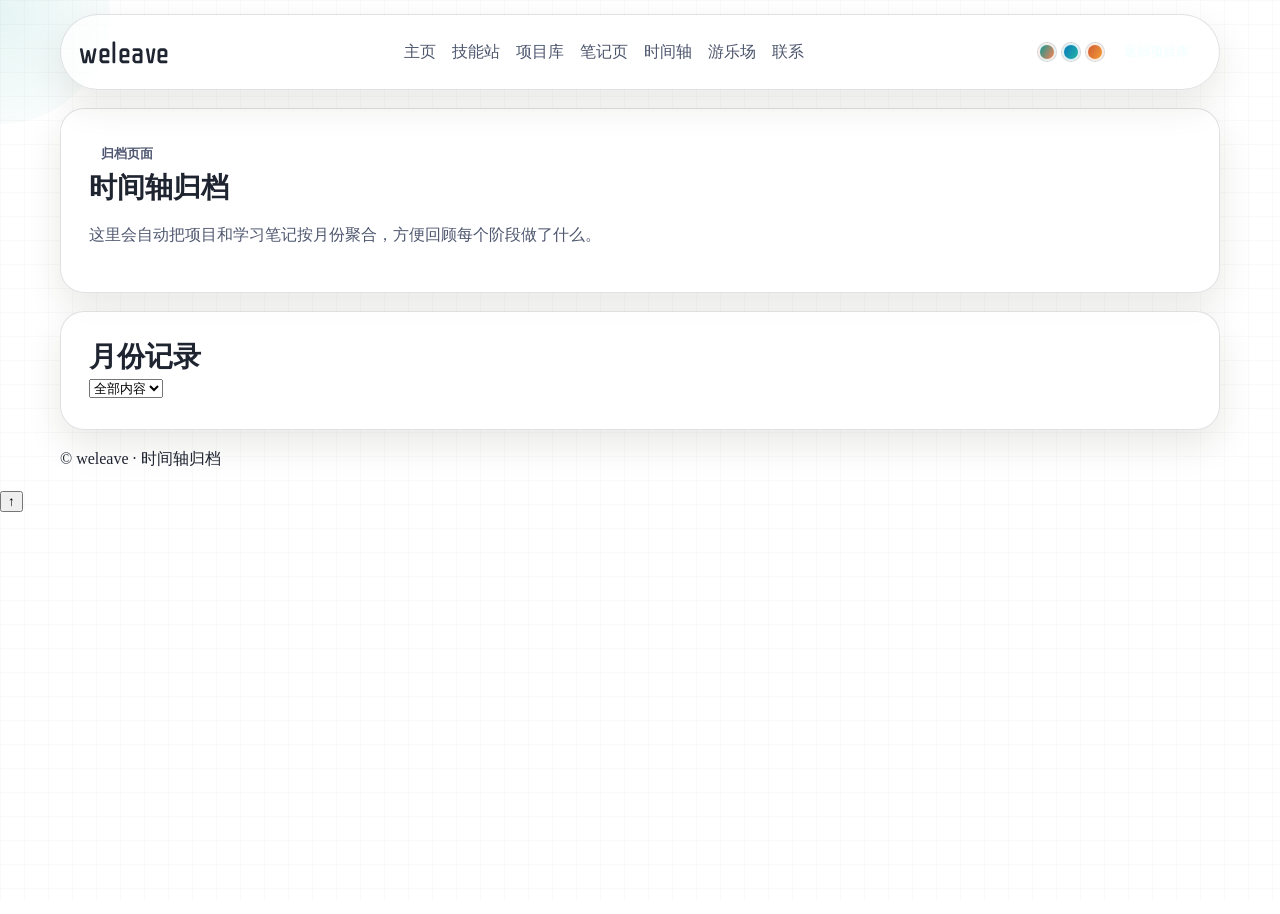
==== archive.html @ e10fb14d "update function 1" ====
<!doctype html>
<html lang="zh-CN">
  <head>
    <meta charset="UTF-8" />
    <meta name="viewport" content="width=device-width, initial-scale=1.0" />
    <meta name="description" content="weleave 的时间轴归档页：按月份聚合项目和学习笔记。" />
    <title>weleave | 时间轴归档</title>
    <link rel="preconnect" href="https://fonts.googleapis.com" />
    <link rel="preconnect" href="https://fonts.gstatic.com" crossorigin />
    <link
      href="https://fonts.googleapis.com/css2?family=Noto+Sans+SC:wght@400;500;700;900&family=ZCOOL+QingKe+HuangYou&display=swap"
      rel="stylesheet"
    />
    <link rel="stylesheet" href="./styles.css" />
  </head>
  <body>
    <div class="cursor-orb"></div>
    <div class="page-wipe" id="page-wipe"></div>

    <div class="site-shell">
      <header class="topbar">
        <a class="brand" href="./index.html" data-transition>weleave</a>
        <nav class="nav-links">
          <a class="nav-link" data-page="index.html" href="./index.html" data-transition>主页</a>
          <a class="nav-link" data-page="skills.html" href="./skills.html" data-transition>技能站</a>
          <a class="nav-link" data-page="projects.html" href="./projects.html" data-transition>项目库</a>
          <a class="nav-link" data-page="notes.html" href="./notes.html" data-transition>笔记页</a>
          <a class="nav-link" data-page="archive.html" href="./archive.html" data-transition>时间轴</a>
          <a class="nav-link" data-page="playground.html" href="./playground.html" data-transition>游乐场</a>
          <a class="nav-link" data-page="contact.html" href="./contact.html" data-transition>联系</a>
        </nav>
        <div class="top-tools">
          <div class="theme-switcher">
            <button class="theme-dot" type="button" data-theme="default" aria-label="默认主题"></button>
            <button class="theme-dot" type="button" data-theme="ocean" aria-label="海洋主题"></button>
            <button class="theme-dot" type="button" data-theme="sunset" aria-label="暖阳主题"></button>
          </div>
          <a class="btn small ghost" href="./projects.html" data-transition>返回项目库</a>
        </div>
      </header>

      <main>
        <section class="section glass" data-reveal>
          <p class="eyebrow">归档页面</p>
          <h2>时间轴归档</h2>
          <p>这里会自动把项目和学习笔记按月份聚合，方便回顾每个阶段做了什么。</p>
        </section>

        <section class="section glass" id="archive-root" data-reveal>
          <h2>月份记录</h2>
          <div class="filter-bar">
            <select id="archive-type-filter" class="editor-select filter-field">
              <option value="全部">全部内容</option>
              <option value="项目">只看项目</option>
              <option value="笔记">只看笔记</option>
            </select>
          </div>
          <div class="archive-list" id="archive-list"></div>
        </section>
      </main>

      <footer class="footer">
        <p>&copy; <span id="year"></span> weleave · 时间轴归档</p>
      </footer>
    </div>

    <button id="back-top-btn" class="back-top is-hidden" type="button" aria-label="返回顶部">↑</button>
    <div id="toast" class="toast"></div>
    <script src="./script.js"></script>
  </body>
</html>
---- styles.css ----
:root {
<<<<<<< HEAD
  --bg-a: #f7f3eb;
  --bg-b: #ede4d7;
  --bg-c: #f7f2ea;
  --surface: rgba(255, 255, 255, 0.8);
=======
  --bg: #f4efe7;
  --bg-strong: #ebe2d4;
  --surface: rgba(255, 255, 255, 0.78);
>>>>>>> 9e03aacfd4b40b02c475f6fb02bcfbee6b1c4ac7
  --surface-strong: rgba(255, 255, 255, 0.92);
  --line: rgba(36, 44, 60, 0.14);
  --ink: #1f2431;
  --ink-soft: #4d566d;
  --brand: #0f9a94;
  --brand-strong: #0a6f6b;
  --brand-alt: #ff7f50;
  --shadow-soft: 0 15px 36px rgba(43, 35, 23, 0.1);
  --shadow-card: 0 10px 26px rgba(28, 34, 50, 0.12);
  --radius-xl: 24px;
<<<<<<< HEAD
  --radius-lg: 16px;
  --radius-md: 11px;
}

body[data-theme="ocean"] {
  --bg-a: #eff7fb;
  --bg-b: #dfeef5;
  --bg-c: #f4f9fb;
  --brand: #0a78ba;
  --brand-strong: #065a8d;
  --brand-alt: #22b5a6;
}

body[data-theme="sunset"] {
  --bg-a: #fcf0e6;
  --bg-b: #f9e0d2;
  --bg-c: #fff5ee;
  --brand: #d05b34;
  --brand-strong: #9a3f23;
  --brand-alt: #f39d35;
=======
  --radius-lg: 18px;
  --radius-md: 12px;
>>>>>>> 9e03aacfd4b40b02c475f6fb02bcfbee6b1c4ac7
}

* {
  box-sizing: border-box;
}

html {
  scroll-behavior: smooth;
}

body {
  margin: 0;
  min-height: 100vh;
  color: var(--ink);
  background:
<<<<<<< HEAD
    radial-gradient(circle at 12% 14%, rgba(255, 127, 80, 0.24), transparent 34%),
    radial-gradient(circle at 86% 8%, rgba(15, 154, 148, 0.2), transparent 30%),
    linear-gradient(140deg, var(--bg-a) 0%, var(--bg-b) 56%, var(--bg-c) 100%);
=======
    radial-gradient(circle at 12% 14%, rgba(255, 127, 80, 0.28), transparent 34%),
    radial-gradient(circle at 86% 8%, rgba(15, 154, 148, 0.24), transparent 30%),
    linear-gradient(140deg, #f7f3eb 0%, #ede4d7 56%, #f7f2ea 100%);
>>>>>>> 9e03aacfd4b40b02c475f6fb02bcfbee6b1c4ac7
  font-family: "Noto Sans SC", "PingFang SC", "Microsoft YaHei", sans-serif;
  line-height: 1.65;
  overflow-x: hidden;
}

body::before {
  content: "";
  position: fixed;
  inset: 0;
  z-index: -2;
  background-image:
    linear-gradient(rgba(0, 0, 0, 0.02) 1px, transparent 1px),
    linear-gradient(90deg, rgba(0, 0, 0, 0.02) 1px, transparent 1px);
  background-size: 24px 24px;
  pointer-events: none;
}

.cursor-orb {
  position: fixed;
  width: 220px;
  aspect-ratio: 1;
  border-radius: 50%;
  pointer-events: none;
  z-index: 0;
  opacity: 0.18;
  background: radial-gradient(circle, rgba(15, 154, 148, 0.58), rgba(15, 154, 148, 0));
  transform: translate(-50%, -50%);
  transition: transform 0.08s linear;
}

.page-wipe {
  position: fixed;
  inset: 0;
  z-index: 99;
<<<<<<< HEAD
  background: linear-gradient(120deg, #1f2431, var(--brand));
=======
  background: linear-gradient(120deg, #1f2431, #0f9a94);
>>>>>>> 9e03aacfd4b40b02c475f6fb02bcfbee6b1c4ac7
  transform: translateY(0);
  transition: transform 360ms ease;
  pointer-events: none;
}

.page-wipe.loaded {
  transform: translateY(-110%);
}

.site-shell {
  width: min(1160px, 92vw);
  margin: 0 auto;
  position: relative;
  z-index: 1;
}

.topbar {
  position: sticky;
  top: 0;
  z-index: 20;
  display: flex;
  align-items: center;
  justify-content: space-between;
<<<<<<< HEAD
  gap: 16px;
  margin-top: 14px;
  padding: 12px 16px;
  border: 1px solid var(--line);
  border-radius: 999px;
  background: rgba(255, 255, 255, 0.74);
=======
  gap: 18px;
  margin-top: 14px;
  padding: 12px 18px;
  border: 1px solid var(--line);
  border-radius: 999px;
  background: rgba(255, 255, 255, 0.72);
>>>>>>> 9e03aacfd4b40b02c475f6fb02bcfbee6b1c4ac7
  backdrop-filter: blur(14px);
  box-shadow: var(--shadow-soft);
}

.brand {
  text-decoration: none;
  color: var(--ink);
  font-family: "ZCOOL QingKe HuangYou", cursive;
  font-size: clamp(1.45rem, 3vw, 1.9rem);
  letter-spacing: 0.5px;
}

.nav-links {
  display: flex;
<<<<<<< HEAD
  gap: 12px;
=======
  gap: 14px;
>>>>>>> 9e03aacfd4b40b02c475f6fb02bcfbee6b1c4ac7
  flex-wrap: wrap;
}

.nav-link {
  color: var(--ink-soft);
  text-decoration: none;
<<<<<<< HEAD
  font-size: 0.9rem;
=======
  font-size: 0.92rem;
>>>>>>> 9e03aacfd4b40b02c475f6fb02bcfbee6b1c4ac7
  font-weight: 600;
  padding: 6px 8px;
  border-radius: 8px;
  transition: background 0.24s, color 0.24s;
}

.nav-link:hover,
.nav-link.active {
  color: var(--brand-strong);
<<<<<<< HEAD
  background: color-mix(in srgb, var(--brand) 15%, white);
}

.top-tools {
  display: flex;
  align-items: center;
  gap: 8px;
  flex-wrap: wrap;
}

.theme-switcher {
  display: flex;
  align-items: center;
  gap: 6px;
}

.theme-dot {
  width: 18px;
  height: 18px;
  border-radius: 50%;
  border: 2px solid rgba(255, 255, 255, 0.85);
  box-shadow: 0 0 0 1px rgba(37, 44, 58, 0.2);
  cursor: pointer;
}

.theme-dot[data-theme="default"] {
  background: linear-gradient(120deg, #0f9a94, #ff7f50);
}

.theme-dot[data-theme="ocean"] {
  background: linear-gradient(120deg, #0a78ba, #22b5a6);
}

.theme-dot[data-theme="sunset"] {
  background: linear-gradient(120deg, #d05b34, #f39d35);
}

.theme-dot.active {
  transform: scale(1.12);
=======
  background: rgba(15, 154, 148, 0.13);
>>>>>>> 9e03aacfd4b40b02c475f6fb02bcfbee6b1c4ac7
}

.btn {
  border: 0;
<<<<<<< HEAD
  border-radius: var(--radius-md);
=======
  border-radius: 11px;
>>>>>>> 9e03aacfd4b40b02c475f6fb02bcfbee6b1c4ac7
  padding: 10px 16px;
  font: inherit;
  font-size: 0.9rem;
  font-weight: 700;
  text-decoration: none;
  cursor: pointer;
  display: inline-flex;
  align-items: center;
  justify-content: center;
  gap: 7px;
  transition: transform 0.24s, box-shadow 0.24s, filter 0.24s;
  background: var(--brand);
  color: #f4ffff;
<<<<<<< HEAD
  box-shadow: 0 8px 16px color-mix(in srgb, var(--brand) 34%, transparent);
=======
  box-shadow: 0 8px 16px rgba(15, 154, 148, 0.24);
>>>>>>> 9e03aacfd4b40b02c475f6fb02bcfbee6b1c4ac7
}

.btn:hover {
  transform: translateY(-2px);
  filter: brightness(1.04);
}

.btn.alt {
  background: var(--brand-alt);
<<<<<<< HEAD
  box-shadow: 0 8px 16px color-mix(in srgb, var(--brand-alt) 34%, transparent);
=======
  box-shadow: 0 8px 16px rgba(255, 127, 80, 0.23);
>>>>>>> 9e03aacfd4b40b02c475f6fb02bcfbee6b1c4ac7
}

.btn.ghost {
  background: transparent;
<<<<<<< HEAD
  border: 1px solid color-mix(in srgb, var(--brand) 40%, white);
=======
  border: 1px solid rgba(15, 154, 148, 0.34);
>>>>>>> 9e03aacfd4b40b02c475f6fb02bcfbee6b1c4ac7
  color: var(--brand-strong);
  box-shadow: none;
}

.btn.small {
  padding: 7px 12px;
  font-size: 0.82rem;
  font-weight: 600;
}

.hero {
  margin-top: 24px;
  display: grid;
  grid-template-columns: 1.2fr 0.8fr;
  gap: 18px;
}

.glass {
  border: 1px solid var(--line);
  border-radius: var(--radius-xl);
  background: var(--surface);
  backdrop-filter: blur(10px);
  box-shadow: var(--shadow-soft);
}

.hero-main {
  padding: clamp(24px, 4vw, 40px);
  position: relative;
  overflow: hidden;
}

.hero-main::after {
  content: "";
  position: absolute;
<<<<<<< HEAD
  width: 220px;
  aspect-ratio: 1;
  border-radius: 50%;
  top: -60px;
  right: -60px;
  background: radial-gradient(circle, color-mix(in srgb, var(--brand-alt) 40%, transparent), transparent);
=======
  width: 200px;
  aspect-ratio: 1;
  border-radius: 50%;
  top: -50px;
  right: -50px;
  background: radial-gradient(circle, rgba(255, 127, 80, 0.34), rgba(255, 127, 80, 0));
>>>>>>> 9e03aacfd4b40b02c475f6fb02bcfbee6b1c4ac7
  pointer-events: none;
}

.eyebrow {
  margin: 0;
  display: inline-flex;
  padding: 6px 12px;
  border-radius: 999px;
  font-size: 0.82rem;
  font-weight: 700;
  color: var(--brand-strong);
<<<<<<< HEAD
  background: color-mix(in srgb, var(--brand) 12%, white);
=======
  background: rgba(15, 154, 148, 0.12);
>>>>>>> 9e03aacfd4b40b02c475f6fb02bcfbee6b1c4ac7
}

h1,
h2,
h3,
h4 {
  margin: 0;
  line-height: 1.24;
}

.hero-title {
  margin-top: 16px;
  font-family: "ZCOOL QingKe HuangYou", cursive;
  font-size: clamp(2.15rem, 5vw, 3.4rem);
  letter-spacing: 0.6px;
}

.hero-gradient {
<<<<<<< HEAD
  background: linear-gradient(120deg, var(--brand-strong), var(--brand-alt) 58%, #3d6fe0);
=======
  background: linear-gradient(120deg, #0a716f, #ff7f50 58%, #3d6fe0);
>>>>>>> 9e03aacfd4b40b02c475f6fb02bcfbee6b1c4ac7
  background-clip: text;
  -webkit-text-fill-color: transparent;
}

.hero-lead {
  margin: 16px 0 0;
  max-width: 40ch;
  color: #394055;
}

.hero-actions {
  margin-top: 22px;
  display: flex;
  flex-wrap: wrap;
  gap: 10px;
}

.hero-metrics {
  margin-top: 20px;
  display: grid;
  grid-template-columns: repeat(3, minmax(0, 1fr));
  gap: 10px;
}

.metric-item {
  padding: 10px 12px;
  border-radius: 12px;
<<<<<<< HEAD
  background: rgba(255, 255, 255, 0.8);
=======
  background: rgba(255, 255, 255, 0.75);
>>>>>>> 9e03aacfd4b40b02c475f6fb02bcfbee6b1c4ac7
  border: 1px solid rgba(54, 69, 90, 0.11);
}

.metric-value {
  font-size: 1.2rem;
  font-weight: 800;
  color: var(--ink);
}

.metric-label {
  margin-top: 2px;
  font-size: 0.78rem;
  color: #66708a;
}

.hero-side {
  padding: 18px;
  display: grid;
  gap: 12px;
}

.stack-card {
  border-radius: 14px;
  background: var(--surface-strong);
  border: 1px solid rgba(54, 69, 90, 0.11);
  padding: 14px;
  box-shadow: var(--shadow-card);
}

.stack-card h3 {
  font-size: 1rem;
}

.stack-card p {
  margin: 8px 0 0;
  color: #535d76;
  font-size: 0.9rem;
}

.avatar-line {
  display: flex;
  align-items: center;
  gap: 10px;
  margin-top: 12px;
}

.avatar-frame {
  width: 50px;
  aspect-ratio: 1;
  border-radius: 50%;
  overflow: hidden;
<<<<<<< HEAD
  border: 2px solid color-mix(in srgb, var(--brand) 32%, white);
=======
  border: 2px solid rgba(15, 154, 148, 0.26);
>>>>>>> 9e03aacfd4b40b02c475f6fb02bcfbee6b1c4ac7
  background: linear-gradient(125deg, var(--brand), var(--brand-alt));
  color: white;
  display: grid;
  place-items: center;
  font-family: "ZCOOL QingKe HuangYou", cursive;
  font-size: 1.3rem;
}

.avatar-frame img {
  width: 100%;
  height: 100%;
  object-fit: cover;
  display: none;
}

.avatar-frame.has-image img {
  display: block;
}

.avatar-frame.has-image span {
  display: none;
}

.section {
  margin-top: 18px;
  padding: clamp(18px, 3vw, 28px);
}

.section h2 {
  font-size: clamp(1.3rem, 3.1vw, 1.75rem);
}

.section p {
  color: #4f5870;
}

.grid-3 {
  margin-top: 14px;
  display: grid;
  grid-template-columns: repeat(3, minmax(0, 1fr));
  gap: 12px;
}

.grid-2 {
  margin-top: 14px;
  display: grid;
  grid-template-columns: repeat(2, minmax(0, 1fr));
  gap: 12px;
}

.feature-card {
  border-radius: 14px;
  border: 1px solid rgba(54, 69, 90, 0.12);
  background: #fff;
  padding: 14px;
  box-shadow: var(--shadow-card);
  transition: transform 0.24s;
}

.feature-card:hover {
  transform: translateY(-3px);
}

.feature-card h3 {
  font-size: 1rem;
}

.feature-card p {
  margin: 8px 0 0;
  font-size: 0.9rem;
}

.feature-card .go-link {
  margin-top: 10px;
  display: inline-block;
  font-size: 0.86rem;
  color: var(--brand-strong);
  text-decoration: none;
  font-weight: 700;
}

.timeline {
  margin-top: 14px;
  display: grid;
  gap: 10px;
}

.timeline-item {
  background: #fff;
  border-radius: 12px;
  border: 1px solid rgba(54, 69, 90, 0.12);
  padding: 12px;
}

.timeline-item .when {
  display: inline-flex;
  font-size: 0.78rem;
  padding: 4px 8px;
  border-radius: 999px;
  color: #73543b;
  background: rgba(255, 127, 80, 0.16);
  font-weight: 700;
}

.timeline-item h4 {
  margin-top: 8px;
  font-size: 0.98rem;
}

.timeline-item p {
  margin: 6px 0 0;
  font-size: 0.9rem;
}

.chip-cloud {
  display: flex;
  flex-wrap: wrap;
  gap: 10px;
}

.chip {
  display: inline-flex;
  align-items: center;
  gap: 8px;
  padding: 7px 12px;
  border-radius: 999px;
  background: #fff;
  border: 1px solid rgba(54, 69, 90, 0.14);
  font-size: 0.88rem;
}

.remove-btn {
  border: 0;
  border-radius: 999px;
  padding: 2px 8px;
  font-size: 0.74rem;
  background: rgba(255, 127, 80, 0.18);
  color: #934e2f;
  cursor: pointer;
}

.editor-toolbar {
  margin-top: 12px;
  display: flex;
  flex-wrap: wrap;
  gap: 8px;
}

.editor-panel {
  margin-top: 10px;
  border: 1px dashed rgba(54, 69, 90, 0.3);
  border-radius: 14px;
<<<<<<< HEAD
  background: rgba(255, 255, 255, 0.84);
=======
  background: rgba(255, 255, 255, 0.82);
>>>>>>> 9e03aacfd4b40b02c475f6fb02bcfbee6b1c4ac7
  padding: 12px;
}

.editor-panel p {
  margin: 0;
  font-size: 0.86rem;
  color: #697189;
}

.editor-row {
  margin-top: 10px;
  display: flex;
  flex-wrap: wrap;
  gap: 8px;
}

.editor-input,
<<<<<<< HEAD
.editor-select,
=======
>>>>>>> 9e03aacfd4b40b02c475f6fb02bcfbee6b1c4ac7
.editor-textarea {
  width: 100%;
  border: 1px solid rgba(54, 69, 90, 0.2);
  border-radius: 10px;
  font: inherit;
  padding: 9px 10px;
<<<<<<< HEAD
  background: rgba(255, 255, 255, 0.94);
}

.editor-input,
.editor-select {
=======
  background: rgba(255, 255, 255, 0.92);
}

.editor-input {
>>>>>>> 9e03aacfd4b40b02c475f6fb02bcfbee6b1c4ac7
  flex: 1 1 220px;
}

.editor-textarea {
<<<<<<< HEAD
  min-height: 92px;
=======
  min-height: 90px;
>>>>>>> 9e03aacfd4b40b02c475f6fb02bcfbee6b1c4ac7
  resize: vertical;
}

.status-text {
  margin-top: 8px;
  font-size: 0.84rem;
  color: #687087;
}

<<<<<<< HEAD
.filter-bar {
  margin-top: 12px;
  display: flex;
  flex-wrap: wrap;
  gap: 8px;
}

.filter-field {
  flex: 1 1 220px;
}

.tag-filter {
  margin-top: 10px;
  display: flex;
  flex-wrap: wrap;
  gap: 8px;
}

.tag-filter-btn {
  border: 1px solid rgba(54, 69, 90, 0.16);
  background: #fff;
  color: #586178;
  border-radius: 999px;
  padding: 5px 10px;
  cursor: pointer;
  font: inherit;
  font-size: 0.78rem;
}

.tag-filter-btn.active {
  border-color: color-mix(in srgb, var(--brand) 55%, white);
  background: color-mix(in srgb, var(--brand) 14%, white);
  color: var(--brand-strong);
}

=======
>>>>>>> 9e03aacfd4b40b02c475f6fb02bcfbee6b1c4ac7
.project-grid {
  display: grid;
  grid-template-columns: repeat(2, minmax(0, 1fr));
  gap: 12px;
}

.project-card {
  border-radius: 14px;
  border: 1px solid rgba(54, 69, 90, 0.14);
  background: #fff;
  padding: 14px;
  box-shadow: var(--shadow-card);
  position: relative;
}

.project-remove {
  position: absolute;
  top: 10px;
  right: 10px;
  border: 0;
  border-radius: 8px;
  font-size: 0.75rem;
  padding: 3px 8px;
  background: rgba(255, 127, 80, 0.18);
  color: #934e2f;
  cursor: pointer;
}

.project-head {
  display: flex;
  justify-content: space-between;
  gap: 8px;
  align-items: flex-start;
<<<<<<< HEAD
  padding-right: 48px;
=======
  padding-right: 44px;
>>>>>>> 9e03aacfd4b40b02c475f6fb02bcfbee6b1c4ac7
}

.project-head h3 {
  font-size: 1rem;
}

.project-head span {
  font-size: 0.78rem;
  color: #606a83;
  white-space: nowrap;
}

.project-meta {
<<<<<<< HEAD
  margin: 8px 0 0;
=======
  margin: 8px 0;
>>>>>>> 9e03aacfd4b40b02c475f6fb02bcfbee6b1c4ac7
  font-size: 0.86rem;
  color: #5d6881;
}

<<<<<<< HEAD
.badge {
  display: inline-flex;
  margin-top: 8px;
  padding: 3px 8px;
  border-radius: 999px;
  font-size: 0.75rem;
  font-weight: 700;
  color: #6e4223;
  background: rgba(255, 127, 80, 0.18);
}

.tag-list {
  margin-top: 8px;
  display: flex;
  flex-wrap: wrap;
  gap: 6px;
}

.tag {
  display: inline-flex;
  padding: 2px 7px;
  border-radius: 999px;
  font-size: 0.72rem;
  color: #586178;
  border: 1px solid rgba(54, 69, 90, 0.16);
  background: #fff;
}

.project-card ul {
  margin: 10px 0 0;
=======
.project-card ul {
  margin: 0;
>>>>>>> 9e03aacfd4b40b02c475f6fb02bcfbee6b1c4ac7
  padding-left: 20px;
}

.project-card li + li {
  margin-top: 6px;
}

.project-link {
  margin-top: 10px;
  display: inline-block;
  color: var(--brand-strong);
  text-decoration: none;
  font-weight: 700;
  font-size: 0.86rem;
}

<<<<<<< HEAD
.notes-grid {
  margin-top: 14px;
=======
.playground-grid {
  margin-top: 18px;
>>>>>>> 9e03aacfd4b40b02c475f6fb02bcfbee6b1c4ac7
  display: grid;
  grid-template-columns: repeat(2, minmax(0, 1fr));
  gap: 12px;
}

<<<<<<< HEAD
.note-card {
  border-radius: 14px;
  border: 1px solid rgba(54, 69, 90, 0.13);
  background: #fff;
  padding: 14px;
  box-shadow: var(--shadow-card);
  position: relative;
}

.note-head {
  display: flex;
  justify-content: space-between;
  gap: 10px;
  align-items: flex-start;
  padding-right: 44px;
}

.note-head h3 {
  font-size: 1rem;
}

.note-date {
  font-size: 0.76rem;
  color: #677087;
}

.note-remove {
  position: absolute;
  top: 10px;
  right: 10px;
  border: 0;
  border-radius: 8px;
  font-size: 0.75rem;
  padding: 3px 8px;
  background: rgba(255, 127, 80, 0.18);
  color: #934e2f;
  cursor: pointer;
}

.note-summary {
  margin-top: 8px;
  color: #4f5870;
  font-size: 0.9rem;
}

.archive-list {
  margin-top: 14px;
  display: grid;
  gap: 14px;
}

.archive-month {
  border-left: 3px solid var(--brand);
  padding-left: 14px;
}

.archive-month h3 {
  font-size: 1.05rem;
}

.archive-entry {
  margin-top: 10px;
  border: 1px solid rgba(54, 69, 90, 0.13);
  border-radius: 14px;
  background: #fff;
  padding: 12px;
  box-shadow: var(--shadow-card);
}

.archive-entry h4 {
  margin-top: 7px;
  font-size: 0.98rem;
}

.archive-entry p {
  margin: 7px 0 0;
  font-size: 0.9rem;
}

.playground-grid {
  margin-top: 14px;
  display: grid;
  grid-template-columns: repeat(2, minmax(0, 1fr));
  gap: 12px;
}

.tool-card {
  border: 1px solid rgba(54, 69, 90, 0.13);
  border-radius: 14px;
  background: #fff;
  padding: 14px;
  box-shadow: var(--shadow-card);
}

.tool-card h3 {
  font-size: 1rem;
}

.tool-output {
  min-height: 56px;
  margin-top: 10px;
  border-radius: 10px;
  background: rgba(245, 247, 250, 0.9);
  border: 1px solid rgba(54, 69, 90, 0.1);
  padding: 10px;
  color: #384154;
  font-size: 0.9rem;
}

.code-output {
  font-family: Consolas, "Courier New", monospace;
  white-space: pre-wrap;
}

.timer-display {
  margin-top: 12px;
  font-size: 2rem;
  font-weight: 800;
  color: var(--brand-strong);
}

.palette-strip {
  margin-top: 10px;
  display: flex;
  gap: 8px;
  min-height: 42px;
}

.swatch {
  display: block;
  width: 42px;
  height: 42px;
  border-radius: 10px;
  border: 1px solid rgba(54, 69, 90, 0.16);
}

.stats-strip {
  margin-top: 12px;
  display: grid;
  grid-template-columns: repeat(3, minmax(0, 1fr));
  gap: 10px;
}

.stats-box {
  border-radius: 12px;
  border: 1px solid rgba(54, 69, 90, 0.13);
  background: #fff;
  padding: 12px;
}

.stats-title {
  color: #627088;
  font-size: 0.82rem;
}

.stats-value {
  margin-top: 4px;
  font-size: 1.3rem;
  font-weight: 800;
  color: #293047;
=======
.lab-panel {
  padding: clamp(18px, 3vw, 28px);
}

.lab-headline {
  display: flex;
  align-items: flex-start;
  justify-content: space-between;
  gap: 12px;
}

.lab-desc {
  margin: 12px 0 0;
  color: #4f5870;
  font-size: 0.94rem;
}

.note-form {
  margin-top: 14px;
  display: flex;
  flex-wrap: wrap;
  gap: 8px;
}

.notes-list {
  margin-top: 14px;
  display: grid;
  gap: 10px;
}

.note-card {
  border-radius: 14px;
  border: 1px solid rgba(54, 69, 90, 0.12);
  background:
    linear-gradient(135deg, rgba(15, 154, 148, 0.08), rgba(255, 127, 80, 0.08)),
    #fff;
  padding: 12px 14px;
  display: flex;
  align-items: flex-start;
  justify-content: space-between;
  gap: 12px;
  box-shadow: var(--shadow-card);
}

.note-card p {
  margin: 0;
  font-size: 0.92rem;
  color: #3f475c;
}

.focus-badge {
  border-radius: 999px;
  padding: 7px 12px;
  font-size: 0.82rem;
  background: rgba(255, 127, 80, 0.14);
  color: #8a4d33;
  white-space: nowrap;
}

.timer-display {
  margin-top: 18px;
  font-family: "ZCOOL QingKe HuangYou", cursive;
  font-size: clamp(3rem, 10vw, 5rem);
  letter-spacing: 2px;
  color: #102f3a;
}

.preset-row {
  margin-top: 14px;
  display: flex;
  flex-wrap: wrap;
  gap: 8px;
}

.preset-pill {
  border: 1px solid rgba(15, 154, 148, 0.2);
  border-radius: 999px;
  background: rgba(255, 255, 255, 0.9);
  color: var(--ink-soft);
  padding: 8px 14px;
  font: inherit;
  font-size: 0.84rem;
  font-weight: 700;
  cursor: pointer;
  transition: background 0.24s, color 0.24s, transform 0.24s;
}

.preset-pill:hover {
  transform: translateY(-2px);
}

.preset-pill.active {
  background: rgba(15, 154, 148, 0.14);
  color: var(--brand-strong);
}

.quote-card {
  margin-top: 14px;
  border-radius: 20px;
  border: 1px solid rgba(54, 69, 90, 0.12);
  background:
    radial-gradient(circle at 12% 20%, rgba(255, 127, 80, 0.2), transparent 26%),
    radial-gradient(circle at 90% 10%, rgba(15, 154, 148, 0.18), transparent 30%),
    #fff;
  padding: clamp(18px, 4vw, 28px);
  box-shadow: var(--shadow-card);
}

.idea-text {
  margin: 0;
  font-size: clamp(1.15rem, 3vw, 1.6rem);
  line-height: 1.55;
  color: #243042;
  font-weight: 700;
}

.idea-subtitle {
  margin: 14px 0 0;
  font-size: 0.9rem;
  color: var(--brand-strong);
  font-weight: 700;
>>>>>>> 9e03aacfd4b40b02c475f6fb02bcfbee6b1c4ac7
}

.contact-grid {
  margin-top: 14px;
  display: grid;
  grid-template-columns: repeat(2, minmax(0, 1fr));
  gap: 12px;
}

.contact-card {
  border-radius: 14px;
  border: 1px solid rgba(54, 69, 90, 0.13);
  background: #fff;
  padding: 14px;
}

.contact-card h3 {
  font-size: 1rem;
}

.contact-card p {
  margin: 7px 0 0;
  font-size: 0.9rem;
}

.contact-card a {
  color: var(--brand-strong);
  text-decoration: none;
  font-weight: 700;
}

.empty-tip {
  border-radius: 12px;
  border: 1px dashed rgba(54, 69, 90, 0.3);
  background: rgba(255, 255, 255, 0.75);
  padding: 13px;
  color: #677087;
  font-size: 0.9rem;
}

.footer {
  margin: 24px 0 30px;
  text-align: center;
  color: #6f7892;
  font-size: 0.9rem;
}

<<<<<<< HEAD
.back-top {
  position: fixed;
  right: 22px;
  bottom: 22px;
  width: 42px;
  height: 42px;
  border: 0;
  border-radius: 50%;
  background: var(--brand);
  color: #fff;
  cursor: pointer;
  font-size: 18px;
  box-shadow: 0 8px 16px color-mix(in srgb, var(--brand) 36%, transparent);
  z-index: 30;
}

.toast {
  position: fixed;
  left: 50%;
  bottom: 18px;
  transform: translateX(-50%);
  background: rgba(33, 39, 56, 0.92);
  color: #f3f6ff;
  padding: 8px 12px;
  border-radius: 10px;
  font-size: 0.84rem;
  z-index: 40;
  opacity: 0;
  transition: opacity 0.22s;
  pointer-events: none;
}

.toast.show {
  opacity: 1;
}

=======
>>>>>>> 9e03aacfd4b40b02c475f6fb02bcfbee6b1c4ac7
[data-reveal] {
  opacity: 0;
  transform: translateY(18px);
  transition: opacity 0.65s ease, transform 0.65s ease;
}

[data-reveal].visible {
  opacity: 1;
  transform: translateY(0);
}

.is-hidden {
  display: none !important;
}

<<<<<<< HEAD
@media (max-width: 1080px) {
  .topbar {
    border-radius: 16px;
  }

=======
@media (max-width: 960px) {
>>>>>>> 9e03aacfd4b40b02c475f6fb02bcfbee6b1c4ac7
  .hero {
    grid-template-columns: 1fr;
  }

  .grid-3 {
    grid-template-columns: 1fr 1fr;
  }

  .project-grid,
<<<<<<< HEAD
  .contact-grid,
  .notes-grid,
  .playground-grid {
=======
  .playground-grid,
  .contact-grid {
>>>>>>> 9e03aacfd4b40b02c475f6fb02bcfbee6b1c4ac7
    grid-template-columns: 1fr;
  }
}

<<<<<<< HEAD
@media (max-width: 760px) {
  .topbar {
=======
@media (max-width: 720px) {
  .topbar {
    border-radius: 18px;
>>>>>>> 9e03aacfd4b40b02c475f6fb02bcfbee6b1c4ac7
    align-items: flex-start;
    flex-direction: column;
  }

  .nav-links {
<<<<<<< HEAD
    gap: 8px;
  }

  .hero-metrics,
  .stats-strip {
=======
    gap: 10px;
  }

  .hero-metrics {
>>>>>>> 9e03aacfd4b40b02c475f6fb02bcfbee6b1c4ac7
    grid-template-columns: 1fr;
  }

  .grid-3,
  .grid-2 {
    grid-template-columns: 1fr;
  }

  .section {
    padding: 16px;
  }

<<<<<<< HEAD
=======
  .lab-headline {
    flex-direction: column;
    align-items: flex-start;
  }

>>>>>>> 9e03aacfd4b40b02c475f6fb02bcfbee6b1c4ac7
  .cursor-orb {
    display: none;
  }
}
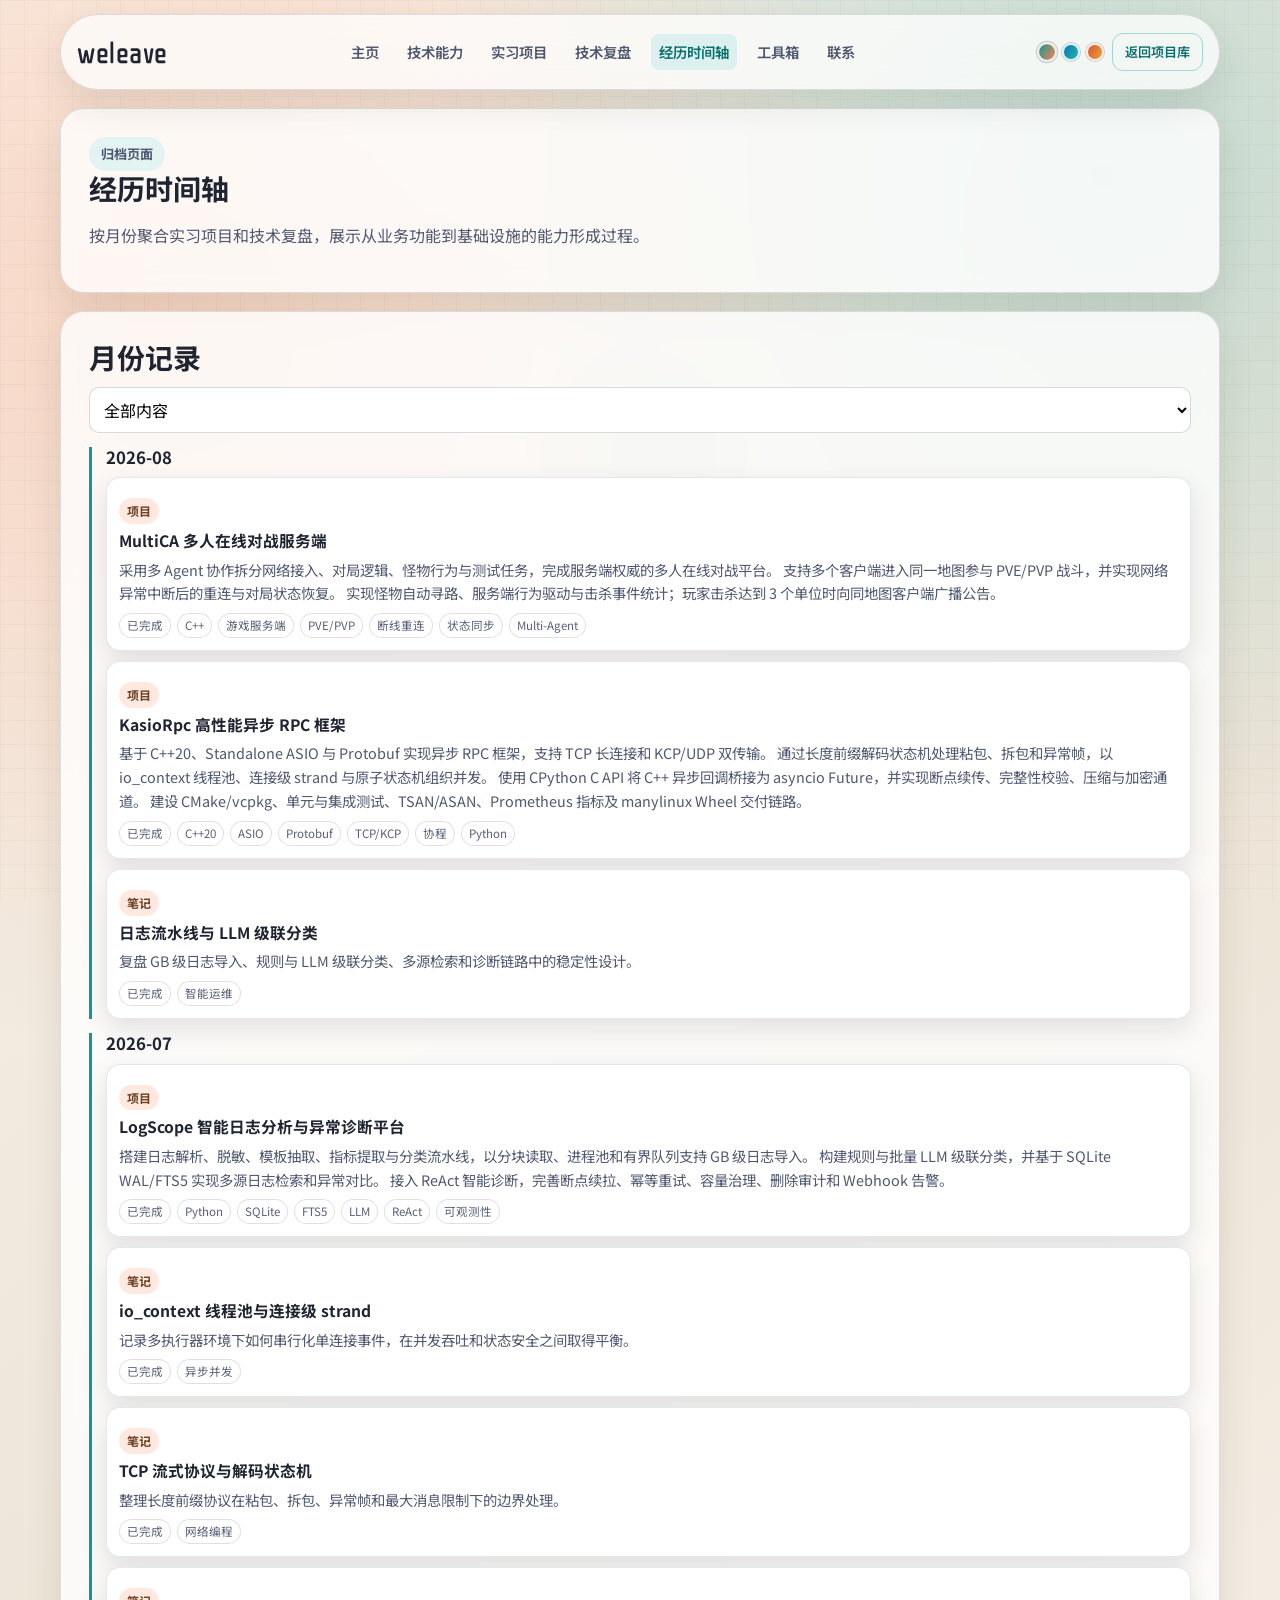
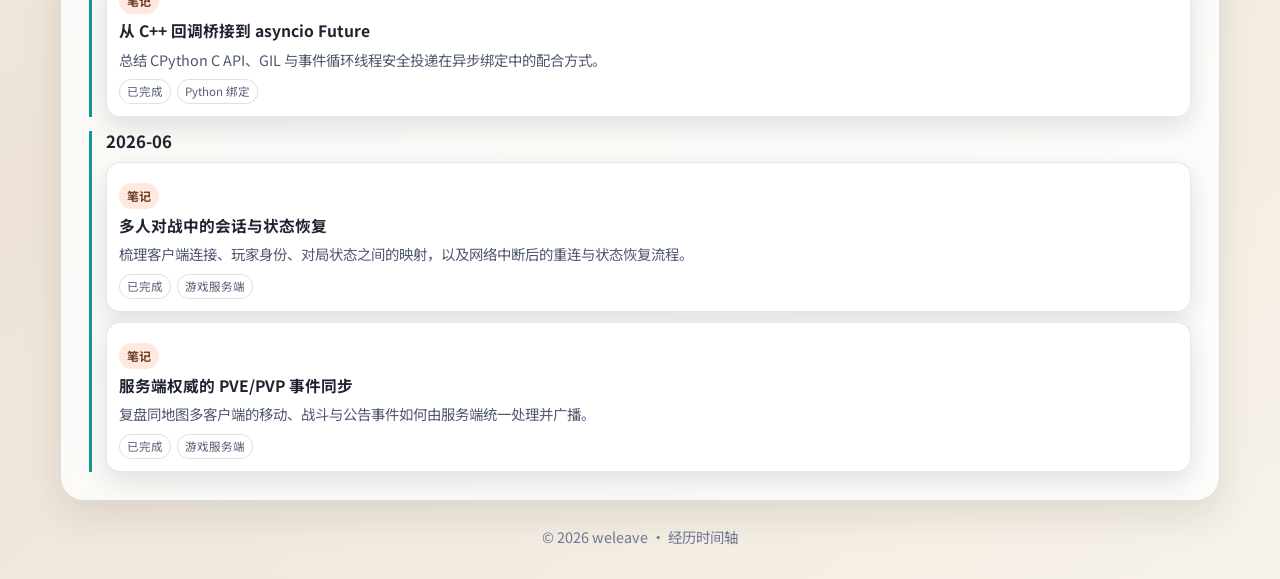
==== commit 327172ff: "update update" ====
--- a/archive.html
+++ b/archive.html
@@ -1,71 +1,71 @@
-<!doctype html>
-<html lang="zh-CN">
-  <head>
-    <meta charset="UTF-8" />
-    <meta name="viewport" content="width=device-width, initial-scale=1.0" />
-    <meta name="description" content="weleave 的时间轴归档页：按月份聚合项目和学习笔记。" />
-    <title>weleave | 时间轴归档</title>
-    <link rel="preconnect" href="https://fonts.googleapis.com" />
-    <link rel="preconnect" href="https://fonts.gstatic.com" crossorigin />
-    <link
-      href="https://fonts.googleapis.com/css2?family=Noto+Sans+SC:wght@400;500;700;900&family=ZCOOL+QingKe+HuangYou&display=swap"
-      rel="stylesheet"
-    />
-    <link rel="stylesheet" href="./styles.css" />
-  </head>
-  <body>
-    <div class="cursor-orb"></div>
-    <div class="page-wipe" id="page-wipe"></div>
-
-    <div class="site-shell">
-      <header class="topbar">
-        <a class="brand" href="./index.html" data-transition>weleave</a>
-        <nav class="nav-links">
-          <a class="nav-link" data-page="index.html" href="./index.html" data-transition>主页</a>
-          <a class="nav-link" data-page="skills.html" href="./skills.html" data-transition>技能站</a>
-          <a class="nav-link" data-page="projects.html" href="./projects.html" data-transition>项目库</a>
-          <a class="nav-link" data-page="notes.html" href="./notes.html" data-transition>笔记页</a>
-          <a class="nav-link" data-page="archive.html" href="./archive.html" data-transition>时间轴</a>
-          <a class="nav-link" data-page="playground.html" href="./playground.html" data-transition>游乐场</a>
-          <a class="nav-link" data-page="contact.html" href="./contact.html" data-transition>联系</a>
-        </nav>
-        <div class="top-tools">
-          <div class="theme-switcher">
-            <button class="theme-dot" type="button" data-theme="default" aria-label="默认主题"></button>
-            <button class="theme-dot" type="button" data-theme="ocean" aria-label="海洋主题"></button>
-            <button class="theme-dot" type="button" data-theme="sunset" aria-label="暖阳主题"></button>
-          </div>
-          <a class="btn small ghost" href="./projects.html" data-transition>返回项目库</a>
-        </div>
-      </header>
-
-      <main>
-        <section class="section glass" data-reveal>
-          <p class="eyebrow">归档页面</p>
-          <h2>时间轴归档</h2>
-          <p>这里会自动把项目和学习笔记按月份聚合，方便回顾每个阶段做了什么。</p>
-        </section>
-
-        <section class="section glass" id="archive-root" data-reveal>
-          <h2>月份记录</h2>
-          <div class="filter-bar">
-            <select id="archive-type-filter" class="editor-select filter-field">
-              <option value="全部">全部内容</option>
-              <option value="项目">只看项目</option>
-              <option value="笔记">只看笔记</option>
-            </select>
-          </div>
-          <div class="archive-list" id="archive-list"></div>
-        </section>
-      </main>
-
-      <footer class="footer">
-        <p>&copy; <span id="year"></span> weleave · 时间轴归档</p>
-      </footer>
-    </div>
-
-    <button id="back-top-btn" class="back-top is-hidden" type="button" aria-label="返回顶部">↑</button>
-    <div id="toast" class="toast"></div>
-    <script src="./script.js"></script>
-  </body>
-</html>
+<!doctype html>
+<html lang="zh-CN">
+  <head>
+    <meta charset="UTF-8" />
+    <meta name="viewport" content="width=device-width, initial-scale=1.0" />
+    <meta name="description" content="weleave 的项目与技术复盘时间轴。" />
+    <title>weleave | 经历时间轴</title>
+    <link rel="preconnect" href="https://fonts.googleapis.com" />
+    <link rel="preconnect" href="https://fonts.gstatic.com" crossorigin />
+    <link
+      href="https://fonts.googleapis.com/css2?family=Noto+Sans+SC:wght@400;500;700;900&family=ZCOOL+QingKe+HuangYou&display=swap"
+      rel="stylesheet"
+    />
+    <link rel="stylesheet" href="./styles.css" />
+  </head>
+  <body>
+    <div class="cursor-orb"></div>
+    <div class="page-wipe" id="page-wipe"></div>
+
+    <div class="site-shell">
+      <header class="topbar">
+        <a class="brand" href="./index.html" data-transition>weleave</a>
+        <nav class="nav-links">
+          <a class="nav-link" data-page="index.html" href="./index.html" data-transition>主页</a>
+          <a class="nav-link" data-page="skills.html" href="./skills.html" data-transition>技术能力</a>
+          <a class="nav-link" data-page="projects.html" href="./projects.html" data-transition>实习项目</a>
+          <a class="nav-link" data-page="notes.html" href="./notes.html" data-transition>技术复盘</a>
+          <a class="nav-link" data-page="archive.html" href="./archive.html" data-transition>经历时间轴</a>
+          <a class="nav-link" data-page="playground.html" href="./playground.html" data-transition>工具箱</a>
+          <a class="nav-link" data-page="contact.html" href="./contact.html" data-transition>联系</a>
+        </nav>
+        <div class="top-tools">
+          <div class="theme-switcher">
+            <button class="theme-dot" type="button" data-theme="default" aria-label="默认主题"></button>
+            <button class="theme-dot" type="button" data-theme="ocean" aria-label="海洋主题"></button>
+            <button class="theme-dot" type="button" data-theme="sunset" aria-label="暖阳主题"></button>
+          </div>
+          <a class="btn small ghost" href="./projects.html" data-transition>返回项目库</a>
+        </div>
+      </header>
+
+      <main>
+        <section class="section glass" data-reveal>
+          <p class="eyebrow">归档页面</p>
+          <h2>经历时间轴</h2>
+          <p>按月份聚合实习项目和技术复盘，展示从业务功能到基础设施的能力形成过程。</p>
+        </section>
+
+        <section class="section glass" id="archive-root" data-reveal>
+          <h2>月份记录</h2>
+          <div class="filter-bar">
+            <select id="archive-type-filter" class="editor-select filter-field">
+              <option value="全部">全部内容</option>
+              <option value="项目">只看项目</option>
+              <option value="笔记">只看笔记</option>
+            </select>
+          </div>
+          <div class="archive-list" id="archive-list"></div>
+        </section>
+      </main>
+
+      <footer class="footer">
+        <p>&copy; <span id="year"></span> weleave · 经历时间轴</p>
+      </footer>
+    </div>
+
+    <button id="back-top-btn" class="back-top is-hidden" type="button" aria-label="返回顶部">↑</button>
+    <div id="toast" class="toast"></div>
+    <script src="./script.js"></script>
+  </body>
+</html>
--- a/styles.css
+++ b/styles.css
@@ -1,14 +1,8 @@
 :root {
-<<<<<<< HEAD
   --bg-a: #f7f3eb;
   --bg-b: #ede4d7;
   --bg-c: #f7f2ea;
   --surface: rgba(255, 255, 255, 0.8);
-=======
-  --bg: #f4efe7;
-  --bg-strong: #ebe2d4;
-  --surface: rgba(255, 255, 255, 0.78);
->>>>>>> 9e03aacfd4b40b02c475f6fb02bcfbee6b1c4ac7
   --surface-strong: rgba(255, 255, 255, 0.92);
   --line: rgba(36, 44, 60, 0.14);
   --ink: #1f2431;
@@ -19,7 +13,6 @@
   --shadow-soft: 0 15px 36px rgba(43, 35, 23, 0.1);
   --shadow-card: 0 10px 26px rgba(28, 34, 50, 0.12);
   --radius-xl: 24px;
-<<<<<<< HEAD
   --radius-lg: 16px;
   --radius-md: 11px;
 }
@@ -40,10 +33,6 @@
   --brand: #d05b34;
   --brand-strong: #9a3f23;
   --brand-alt: #f39d35;
-=======
-  --radius-lg: 18px;
-  --radius-md: 12px;
->>>>>>> 9e03aacfd4b40b02c475f6fb02bcfbee6b1c4ac7
 }
 
 * {
@@ -59,15 +48,9 @@
   min-height: 100vh;
   color: var(--ink);
   background:
-<<<<<<< HEAD
     radial-gradient(circle at 12% 14%, rgba(255, 127, 80, 0.24), transparent 34%),
     radial-gradient(circle at 86% 8%, rgba(15, 154, 148, 0.2), transparent 30%),
     linear-gradient(140deg, var(--bg-a) 0%, var(--bg-b) 56%, var(--bg-c) 100%);
-=======
-    radial-gradient(circle at 12% 14%, rgba(255, 127, 80, 0.28), transparent 34%),
-    radial-gradient(circle at 86% 8%, rgba(15, 154, 148, 0.24), transparent 30%),
-    linear-gradient(140deg, #f7f3eb 0%, #ede4d7 56%, #f7f2ea 100%);
->>>>>>> 9e03aacfd4b40b02c475f6fb02bcfbee6b1c4ac7
   font-family: "Noto Sans SC", "PingFang SC", "Microsoft YaHei", sans-serif;
   line-height: 1.65;
   overflow-x: hidden;
@@ -102,11 +85,7 @@
   position: fixed;
   inset: 0;
   z-index: 99;
-<<<<<<< HEAD
   background: linear-gradient(120deg, #1f2431, var(--brand));
-=======
-  background: linear-gradient(120deg, #1f2431, #0f9a94);
->>>>>>> 9e03aacfd4b40b02c475f6fb02bcfbee6b1c4ac7
   transform: translateY(0);
   transition: transform 360ms ease;
   pointer-events: none;
@@ -130,21 +109,12 @@
   display: flex;
   align-items: center;
   justify-content: space-between;
-<<<<<<< HEAD
   gap: 16px;
   margin-top: 14px;
   padding: 12px 16px;
   border: 1px solid var(--line);
   border-radius: 999px;
   background: rgba(255, 255, 255, 0.74);
-=======
-  gap: 18px;
-  margin-top: 14px;
-  padding: 12px 18px;
-  border: 1px solid var(--line);
-  border-radius: 999px;
-  background: rgba(255, 255, 255, 0.72);
->>>>>>> 9e03aacfd4b40b02c475f6fb02bcfbee6b1c4ac7
   backdrop-filter: blur(14px);
   box-shadow: var(--shadow-soft);
 }
@@ -159,22 +129,14 @@
 
 .nav-links {
   display: flex;
-<<<<<<< HEAD
   gap: 12px;
-=======
-  gap: 14px;
->>>>>>> 9e03aacfd4b40b02c475f6fb02bcfbee6b1c4ac7
   flex-wrap: wrap;
 }
 
 .nav-link {
   color: var(--ink-soft);
   text-decoration: none;
-<<<<<<< HEAD
   font-size: 0.9rem;
-=======
-  font-size: 0.92rem;
->>>>>>> 9e03aacfd4b40b02c475f6fb02bcfbee6b1c4ac7
   font-weight: 600;
   padding: 6px 8px;
   border-radius: 8px;
@@ -184,7 +146,6 @@
 .nav-link:hover,
 .nav-link.active {
   color: var(--brand-strong);
-<<<<<<< HEAD
   background: color-mix(in srgb, var(--brand) 15%, white);
 }
 
@@ -224,18 +185,11 @@
 
 .theme-dot.active {
   transform: scale(1.12);
-=======
-  background: rgba(15, 154, 148, 0.13);
->>>>>>> 9e03aacfd4b40b02c475f6fb02bcfbee6b1c4ac7
 }
 
 .btn {
   border: 0;
-<<<<<<< HEAD
   border-radius: var(--radius-md);
-=======
-  border-radius: 11px;
->>>>>>> 9e03aacfd4b40b02c475f6fb02bcfbee6b1c4ac7
   padding: 10px 16px;
   font: inherit;
   font-size: 0.9rem;
@@ -249,11 +203,7 @@
   transition: transform 0.24s, box-shadow 0.24s, filter 0.24s;
   background: var(--brand);
   color: #f4ffff;
-<<<<<<< HEAD
   box-shadow: 0 8px 16px color-mix(in srgb, var(--brand) 34%, transparent);
-=======
-  box-shadow: 0 8px 16px rgba(15, 154, 148, 0.24);
->>>>>>> 9e03aacfd4b40b02c475f6fb02bcfbee6b1c4ac7
 }
 
 .btn:hover {
@@ -263,20 +213,12 @@
 
 .btn.alt {
   background: var(--brand-alt);
-<<<<<<< HEAD
   box-shadow: 0 8px 16px color-mix(in srgb, var(--brand-alt) 34%, transparent);
-=======
-  box-shadow: 0 8px 16px rgba(255, 127, 80, 0.23);
->>>>>>> 9e03aacfd4b40b02c475f6fb02bcfbee6b1c4ac7
 }
 
 .btn.ghost {
   background: transparent;
-<<<<<<< HEAD
   border: 1px solid color-mix(in srgb, var(--brand) 40%, white);
-=======
-  border: 1px solid rgba(15, 154, 148, 0.34);
->>>>>>> 9e03aacfd4b40b02c475f6fb02bcfbee6b1c4ac7
   color: var(--brand-strong);
   box-shadow: none;
 }
@@ -311,21 +253,12 @@
 .hero-main::after {
   content: "";
   position: absolute;
-<<<<<<< HEAD
   width: 220px;
   aspect-ratio: 1;
   border-radius: 50%;
   top: -60px;
   right: -60px;
   background: radial-gradient(circle, color-mix(in srgb, var(--brand-alt) 40%, transparent), transparent);
-=======
-  width: 200px;
-  aspect-ratio: 1;
-  border-radius: 50%;
-  top: -50px;
-  right: -50px;
-  background: radial-gradient(circle, rgba(255, 127, 80, 0.34), rgba(255, 127, 80, 0));
->>>>>>> 9e03aacfd4b40b02c475f6fb02bcfbee6b1c4ac7
   pointer-events: none;
 }
 
@@ -337,11 +270,7 @@
   font-size: 0.82rem;
   font-weight: 700;
   color: var(--brand-strong);
-<<<<<<< HEAD
   background: color-mix(in srgb, var(--brand) 12%, white);
-=======
-  background: rgba(15, 154, 148, 0.12);
->>>>>>> 9e03aacfd4b40b02c475f6fb02bcfbee6b1c4ac7
 }
 
 h1,
@@ -360,11 +289,7 @@
 }
 
 .hero-gradient {
-<<<<<<< HEAD
   background: linear-gradient(120deg, var(--brand-strong), var(--brand-alt) 58%, #3d6fe0);
-=======
-  background: linear-gradient(120deg, #0a716f, #ff7f50 58%, #3d6fe0);
->>>>>>> 9e03aacfd4b40b02c475f6fb02bcfbee6b1c4ac7
   background-clip: text;
   -webkit-text-fill-color: transparent;
 }
@@ -392,11 +317,7 @@
 .metric-item {
   padding: 10px 12px;
   border-radius: 12px;
-<<<<<<< HEAD
   background: rgba(255, 255, 255, 0.8);
-=======
-  background: rgba(255, 255, 255, 0.75);
->>>>>>> 9e03aacfd4b40b02c475f6fb02bcfbee6b1c4ac7
   border: 1px solid rgba(54, 69, 90, 0.11);
 }
 
@@ -448,11 +369,7 @@
   aspect-ratio: 1;
   border-radius: 50%;
   overflow: hidden;
-<<<<<<< HEAD
   border: 2px solid color-mix(in srgb, var(--brand) 32%, white);
-=======
-  border: 2px solid rgba(15, 154, 148, 0.26);
->>>>>>> 9e03aacfd4b40b02c475f6fb02bcfbee6b1c4ac7
   background: linear-gradient(125deg, var(--brand), var(--brand-alt));
   color: white;
   display: grid;
@@ -520,10 +437,21 @@
   font-size: 1rem;
 }
 
-.feature-card p {
-  margin: 8px 0 0;
-  font-size: 0.9rem;
-}
+.feature-card p {
+  margin: 8px 0 0;
+  font-size: 0.9rem;
+}
+
+.compact-list {
+  margin: 10px 0 0;
+  padding-left: 20px;
+  color: #4f5870;
+  font-size: 0.9rem;
+}
+
+.compact-list li + li {
+  margin-top: 7px;
+}
 
 .feature-card .go-link {
   margin-top: 10px;
@@ -605,11 +533,7 @@
   margin-top: 10px;
   border: 1px dashed rgba(54, 69, 90, 0.3);
   border-radius: 14px;
-<<<<<<< HEAD
   background: rgba(255, 255, 255, 0.84);
-=======
-  background: rgba(255, 255, 255, 0.82);
->>>>>>> 9e03aacfd4b40b02c475f6fb02bcfbee6b1c4ac7
   padding: 12px;
 }
 
@@ -627,37 +551,23 @@
 }
 
 .editor-input,
-<<<<<<< HEAD
 .editor-select,
-=======
->>>>>>> 9e03aacfd4b40b02c475f6fb02bcfbee6b1c4ac7
 .editor-textarea {
   width: 100%;
   border: 1px solid rgba(54, 69, 90, 0.2);
   border-radius: 10px;
   font: inherit;
   padding: 9px 10px;
-<<<<<<< HEAD
   background: rgba(255, 255, 255, 0.94);
 }
 
 .editor-input,
 .editor-select {
-=======
-  background: rgba(255, 255, 255, 0.92);
-}
-
-.editor-input {
->>>>>>> 9e03aacfd4b40b02c475f6fb02bcfbee6b1c4ac7
   flex: 1 1 220px;
 }
 
 .editor-textarea {
-<<<<<<< HEAD
   min-height: 92px;
-=======
-  min-height: 90px;
->>>>>>> 9e03aacfd4b40b02c475f6fb02bcfbee6b1c4ac7
   resize: vertical;
 }
 
@@ -667,7 +577,6 @@
   color: #687087;
 }
 
-<<<<<<< HEAD
 .filter-bar {
   margin-top: 12px;
   display: flex;
@@ -703,8 +612,6 @@
   color: var(--brand-strong);
 }
 
-=======
->>>>>>> 9e03aacfd4b40b02c475f6fb02bcfbee6b1c4ac7
 .project-grid {
   display: grid;
   grid-template-columns: repeat(2, minmax(0, 1fr));
@@ -733,16 +640,15 @@
   cursor: pointer;
 }
 
-.project-head {
-  display: flex;
-  justify-content: space-between;
-  gap: 8px;
-  align-items: flex-start;
-<<<<<<< HEAD
-  padding-right: 48px;
-=======
-  padding-right: 44px;
->>>>>>> 9e03aacfd4b40b02c475f6fb02bcfbee6b1c4ac7
+.project-head {
+  display: flex;
+  justify-content: space-between;
+  gap: 8px;
+  align-items: flex-start;
+}
+
+.project-card.is-editing .project-head {
+  padding-right: 48px;
 }
 
 .project-head h3 {
@@ -756,16 +662,11 @@
 }
 
 .project-meta {
-<<<<<<< HEAD
   margin: 8px 0 0;
-=======
-  margin: 8px 0;
->>>>>>> 9e03aacfd4b40b02c475f6fb02bcfbee6b1c4ac7
   font-size: 0.86rem;
   color: #5d6881;
 }
 
-<<<<<<< HEAD
 .badge {
   display: inline-flex;
   margin-top: 8px;
@@ -796,10 +697,6 @@
 
 .project-card ul {
   margin: 10px 0 0;
-=======
-.project-card ul {
-  margin: 0;
->>>>>>> 9e03aacfd4b40b02c475f6fb02bcfbee6b1c4ac7
   padding-left: 20px;
 }
 
@@ -816,19 +713,13 @@
   font-size: 0.86rem;
 }
 
-<<<<<<< HEAD
 .notes-grid {
   margin-top: 14px;
-=======
-.playground-grid {
-  margin-top: 18px;
->>>>>>> 9e03aacfd4b40b02c475f6fb02bcfbee6b1c4ac7
   display: grid;
   grid-template-columns: repeat(2, minmax(0, 1fr));
   gap: 12px;
 }
 
-<<<<<<< HEAD
 .note-card {
   border-radius: 14px;
   border: 1px solid rgba(54, 69, 90, 0.13);
@@ -989,129 +880,6 @@
   font-size: 1.3rem;
   font-weight: 800;
   color: #293047;
-=======
-.lab-panel {
-  padding: clamp(18px, 3vw, 28px);
-}
-
-.lab-headline {
-  display: flex;
-  align-items: flex-start;
-  justify-content: space-between;
-  gap: 12px;
-}
-
-.lab-desc {
-  margin: 12px 0 0;
-  color: #4f5870;
-  font-size: 0.94rem;
-}
-
-.note-form {
-  margin-top: 14px;
-  display: flex;
-  flex-wrap: wrap;
-  gap: 8px;
-}
-
-.notes-list {
-  margin-top: 14px;
-  display: grid;
-  gap: 10px;
-}
-
-.note-card {
-  border-radius: 14px;
-  border: 1px solid rgba(54, 69, 90, 0.12);
-  background:
-    linear-gradient(135deg, rgba(15, 154, 148, 0.08), rgba(255, 127, 80, 0.08)),
-    #fff;
-  padding: 12px 14px;
-  display: flex;
-  align-items: flex-start;
-  justify-content: space-between;
-  gap: 12px;
-  box-shadow: var(--shadow-card);
-}
-
-.note-card p {
-  margin: 0;
-  font-size: 0.92rem;
-  color: #3f475c;
-}
-
-.focus-badge {
-  border-radius: 999px;
-  padding: 7px 12px;
-  font-size: 0.82rem;
-  background: rgba(255, 127, 80, 0.14);
-  color: #8a4d33;
-  white-space: nowrap;
-}
-
-.timer-display {
-  margin-top: 18px;
-  font-family: "ZCOOL QingKe HuangYou", cursive;
-  font-size: clamp(3rem, 10vw, 5rem);
-  letter-spacing: 2px;
-  color: #102f3a;
-}
-
-.preset-row {
-  margin-top: 14px;
-  display: flex;
-  flex-wrap: wrap;
-  gap: 8px;
-}
-
-.preset-pill {
-  border: 1px solid rgba(15, 154, 148, 0.2);
-  border-radius: 999px;
-  background: rgba(255, 255, 255, 0.9);
-  color: var(--ink-soft);
-  padding: 8px 14px;
-  font: inherit;
-  font-size: 0.84rem;
-  font-weight: 700;
-  cursor: pointer;
-  transition: background 0.24s, color 0.24s, transform 0.24s;
-}
-
-.preset-pill:hover {
-  transform: translateY(-2px);
-}
-
-.preset-pill.active {
-  background: rgba(15, 154, 148, 0.14);
-  color: var(--brand-strong);
-}
-
-.quote-card {
-  margin-top: 14px;
-  border-radius: 20px;
-  border: 1px solid rgba(54, 69, 90, 0.12);
-  background:
-    radial-gradient(circle at 12% 20%, rgba(255, 127, 80, 0.2), transparent 26%),
-    radial-gradient(circle at 90% 10%, rgba(15, 154, 148, 0.18), transparent 30%),
-    #fff;
-  padding: clamp(18px, 4vw, 28px);
-  box-shadow: var(--shadow-card);
-}
-
-.idea-text {
-  margin: 0;
-  font-size: clamp(1.15rem, 3vw, 1.6rem);
-  line-height: 1.55;
-  color: #243042;
-  font-weight: 700;
-}
-
-.idea-subtitle {
-  margin: 14px 0 0;
-  font-size: 0.9rem;
-  color: var(--brand-strong);
-  font-weight: 700;
->>>>>>> 9e03aacfd4b40b02c475f6fb02bcfbee6b1c4ac7
 }
 
 .contact-grid {
@@ -1159,7 +927,6 @@
   font-size: 0.9rem;
 }
 
-<<<<<<< HEAD
 .back-top {
   position: fixed;
   right: 22px;
@@ -1196,8 +963,6 @@
   opacity: 1;
 }
 
-=======
->>>>>>> 9e03aacfd4b40b02c475f6fb02bcfbee6b1c4ac7
 [data-reveal] {
   opacity: 0;
   transform: translateY(18px);
@@ -1213,15 +978,11 @@
   display: none !important;
 }
 
-<<<<<<< HEAD
 @media (max-width: 1080px) {
   .topbar {
     border-radius: 16px;
   }
 
-=======
-@media (max-width: 960px) {
->>>>>>> 9e03aacfd4b40b02c475f6fb02bcfbee6b1c4ac7
   .hero {
     grid-template-columns: 1fr;
   }
@@ -1231,43 +992,56 @@
   }
 
   .project-grid,
-<<<<<<< HEAD
   .contact-grid,
   .notes-grid,
   .playground-grid {
-=======
-  .playground-grid,
-  .contact-grid {
->>>>>>> 9e03aacfd4b40b02c475f6fb02bcfbee6b1c4ac7
     grid-template-columns: 1fr;
   }
 }
 
-<<<<<<< HEAD
-@media (max-width: 760px) {
-  .topbar {
-=======
-@media (max-width: 720px) {
-  .topbar {
-    border-radius: 18px;
->>>>>>> 9e03aacfd4b40b02c475f6fb02bcfbee6b1c4ac7
-    align-items: flex-start;
-    flex-direction: column;
-  }
+@media (max-width: 760px) {
+  .topbar {
+    align-items: stretch;
+    flex-direction: column;
+    border-radius: 18px;
+  }
+
+  .nav-links {
+    width: 100%;
+    flex-wrap: nowrap;
+    overflow-x: auto;
+    padding-bottom: 3px;
+    scrollbar-width: none;
+  }
+
+  .nav-links::-webkit-scrollbar {
+    display: none;
+  }
+
+  .nav-link {
+    flex: 0 0 auto;
+    white-space: nowrap;
+  }
+
+  .top-tools {
+    justify-content: space-between;
+  }
+
+  .project-head {
+    display: block;
+  }
+
+  .project-head span {
+    display: block;
+    margin-top: 3px;
+  }
 
   .nav-links {
-<<<<<<< HEAD
     gap: 8px;
   }
 
   .hero-metrics,
   .stats-strip {
-=======
-    gap: 10px;
-  }
-
-  .hero-metrics {
->>>>>>> 9e03aacfd4b40b02c475f6fb02bcfbee6b1c4ac7
     grid-template-columns: 1fr;
   }
 
@@ -1280,14 +1054,6 @@
     padding: 16px;
   }
 
-<<<<<<< HEAD
-=======
-  .lab-headline {
-    flex-direction: column;
-    align-items: flex-start;
-  }
-
->>>>>>> 9e03aacfd4b40b02c475f6fb02bcfbee6b1c4ac7
   .cursor-orb {
     display: none;
   }
